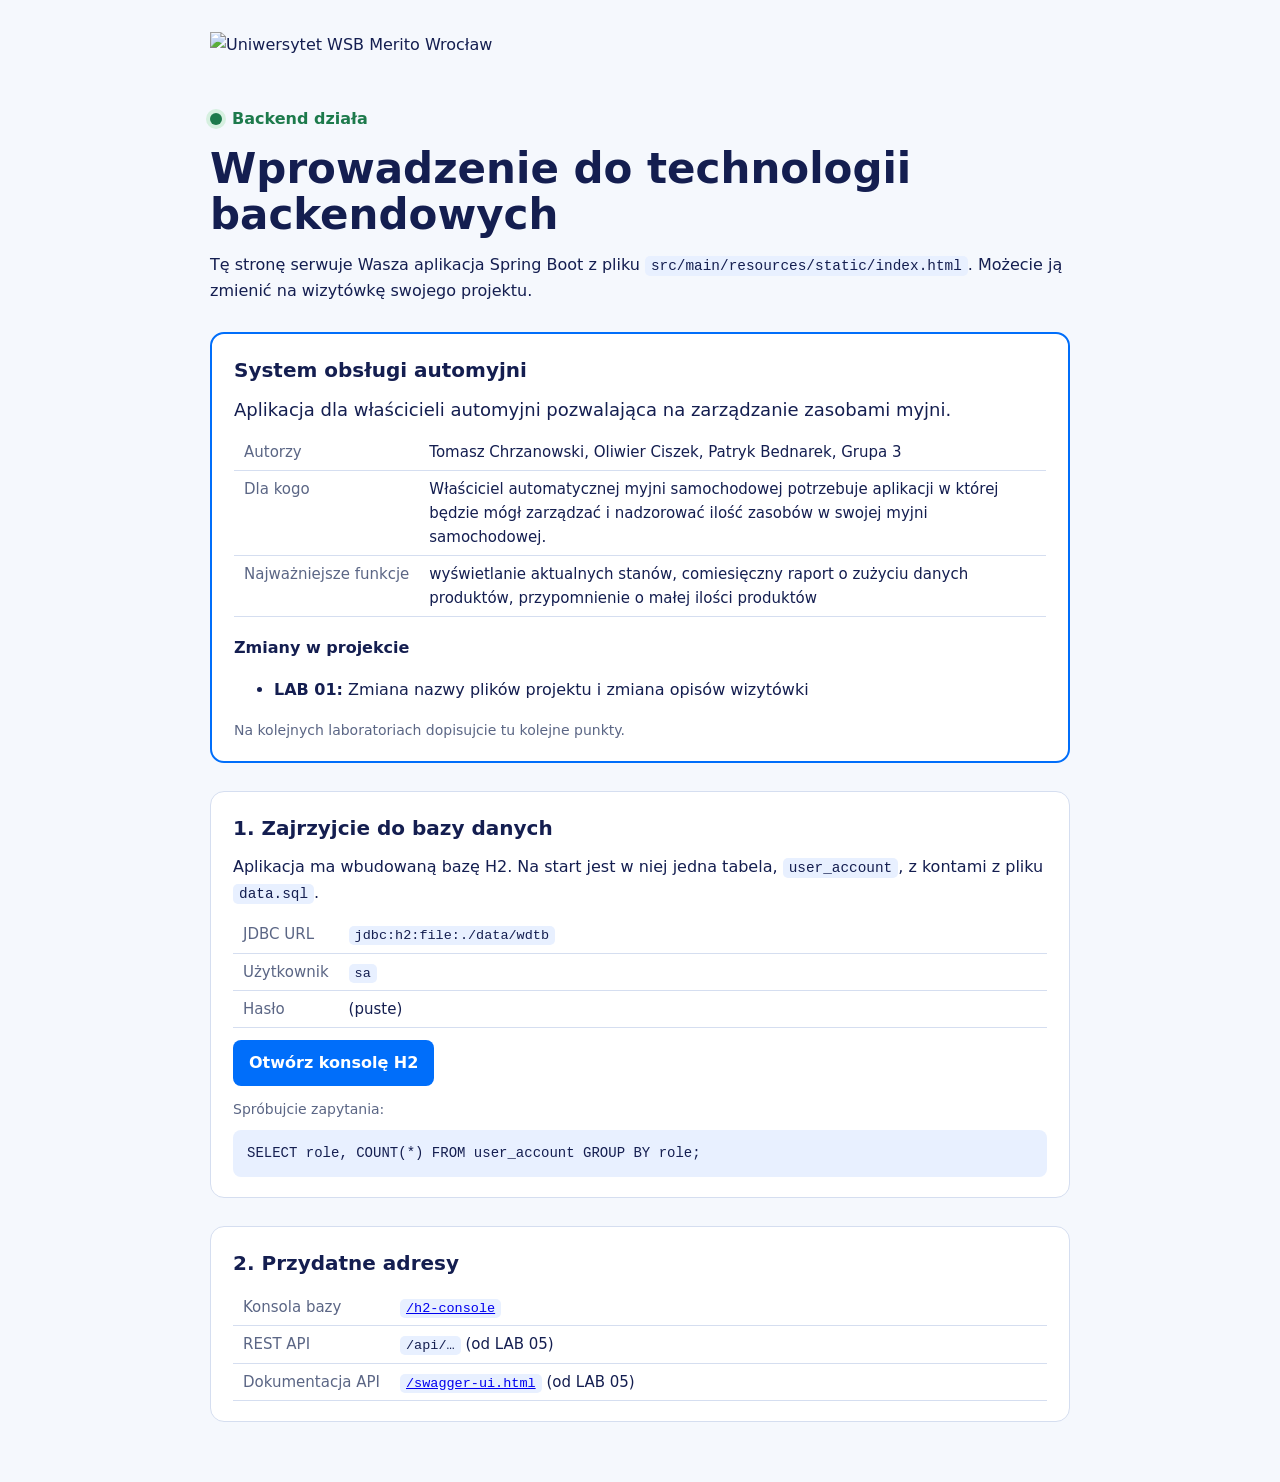
==== src/main/resources/static/index.html @ dc1078e3 "Zmiana nazwy plików projektu i zmiana opisów wizytówki" ====
<!doctype html>
<html lang="pl">
<head>
<meta charset="utf-8">
<meta name="viewport" content="width=device-width, initial-scale=1">
<title>Backend działa · WdTB-2026-Backend</title>
<style>
  :root { --ink: #141e50; --blue: #006efa; --muted: #5b6685; --line: #d5def0; --bg: #f5f8fd; --tint: #e8f0ff; --ok: #1d7a4c; }
  * { box-sizing: border-box; }
  body { margin: 0; background: var(--bg); color: var(--ink); font: 16px/1.6 "Segoe UI", system-ui, -apple-system, sans-serif; padding: 32px 20px 64px; }
  main { max-width: 860px; margin: 0 auto; display: grid; gap: 28px; }
  header { display: grid; gap: 14px; }
  .logo { height: 60px; width: auto; }
  h1 { margin: 0; font-size: clamp(28px, 5vw, 42px); line-height: 1.1; }
  h2 { margin: 0 0 10px; font-size: 20px; }
  h3 { margin: 18px 0 6px; font-size: 16px; }
  p { margin: 0; }
  .status { display: inline-flex; gap: 10px; align-items: center; font-weight: 600; color: var(--ok); }
  .dot { width: 12px; height: 12px; border-radius: 50%; background: var(--ok); box-shadow: 0 0 0 4px #d6f0e0; }
  .card { background: #fff; border: 1px solid var(--line); border-radius: 14px; padding: 20px 22px; }
  code { font-family: ui-monospace, Menlo, Consolas, monospace; font-size: .9em; background: var(--tint); padding: 2px 6px; border-radius: 5px; }
  .btn { display: inline-block; margin-top: 12px; background: var(--blue); color: #fff; text-decoration: none; font-weight: 600; padding: 10px 16px; border-radius: 8px; }
  .btn:focus-visible { outline: 3px solid var(--ink); outline-offset: 2px; }
  table { border-collapse: collapse; width: 100%; margin-top: 10px; font-size: 15px; }
  td { padding: 6px 10px; border-bottom: 1px solid var(--line); vertical-align: top; }
  td:first-child { color: var(--muted); white-space: nowrap; width: 1%; }
  ol { margin: 8px 0 0; padding-left: 22px; }
  li + li { margin-top: 4px; }
  .muted { color: var(--muted); font-size: 14px; }
  .project { border: 2px solid var(--blue); }
  .project .pitch { font-size: 18px; margin-bottom: 6px; }
  pre { background: var(--tint); border-radius: 8px; padding: 12px 14px; overflow-x: auto; margin: 10px 0 0; font-size: 14px; }
</style>
</head>
<body>
<main>
  <header>
    <img class="logo" src="merito-logo.png" alt="Uniwersytet WSB Merito Wrocław">
    <span class="status"><span class="dot" aria-hidden="true"></span>Backend działa</span>
    <h1>Wprowadzenie do technologii backendowych</h1>
    <p>Tę stronę serwuje Wasza aplikacja Spring Boot z pliku <code>src/main/resources/static/index.html</code>.
       Możecie ją zmienić na wizytówkę swojego projektu.</p>
  </header>

  <!-- LAB 01: wizytówka Waszego projektu, na jej podstawie prezentujecie projekt na początku LAB 02.
       Zastąpcie wszystkie znaczniki „uzupełnij” w nawiasach kwadratowych (reguła R1.04). -->
  <section class="card project">
    <h2>System obsługi automyjni</h2>
    <p class="pitch">Aplikacja dla właścicieli automyjni pozwalająca na zarządzanie zasobami myjni.</p>
    <table>
      <tr><td>Autorzy</td><td>Tomasz Chrzanowski, Oliwier Ciszek, Patryk Bednarek, Grupa 3</td></tr>
      <tr><td>Dla kogo</td><td>Właściciel automatycznej myjni samochodowej potrzebuje aplikacji w której będzie mógł zarządzać i nadzorować ilość zasobów w swojej myjni samochodowej. </td></tr>
      <tr><td>Najważniejsze funkcje</td><td>wyświetlanie aktualnych stanów, comiesięczny raport o zużyciu danych produktów, przypomnienie o małej ilości produktów</td></tr>
    </table>
    <h3>Zmiany w projekcie</h3>
    <ul>
      <li><b>LAB 01:</b> Zmiana nazwy plików projektu i zmiana opisów wizytówki</li>
    </ul>
    <p class="muted">Na kolejnych laboratoriach dopisujcie tu kolejne punkty.</p>
  </section>

  <section class="card">
    <h2>1. Zajrzyjcie do bazy danych</h2>
    <p>Aplikacja ma wbudowaną bazę H2. Na start jest w niej jedna tabela, <code>user_account</code>, z kontami z pliku <code>data.sql</code>.</p>
    <table>
      <tr><td>JDBC URL</td><td><code>jdbc:h2:file:./data/wdtb</code></td></tr>
      <tr><td>Użytkownik</td><td><code>sa</code></td></tr>
      <tr><td>Hasło</td><td>(puste)</td></tr>
    </table>
    <a class="btn" href="/h2-console">Otwórz konsolę H2</a>
    <p class="muted" style="margin-top:12px">Spróbujcie zapytania:</p>
    <pre>SELECT role, COUNT(*) FROM user_account GROUP BY role;</pre>
  </section>

  <section class="card">
    <h2>2. Przydatne adresy</h2>
    <table>
      <tr><td>Konsola bazy</td><td><a href="/h2-console"><code>/h2-console</code></a></td></tr>
      <tr><td>REST API</td><td><code>/api/…</code> (od LAB 05)</td></tr>
      <tr><td>Dokumentacja API</td><td><a href="/swagger-ui.html"><code>/swagger-ui.html</code></a> (od LAB 05)</td></tr>
    </table>
  </section>
</main>
</body>
</html>
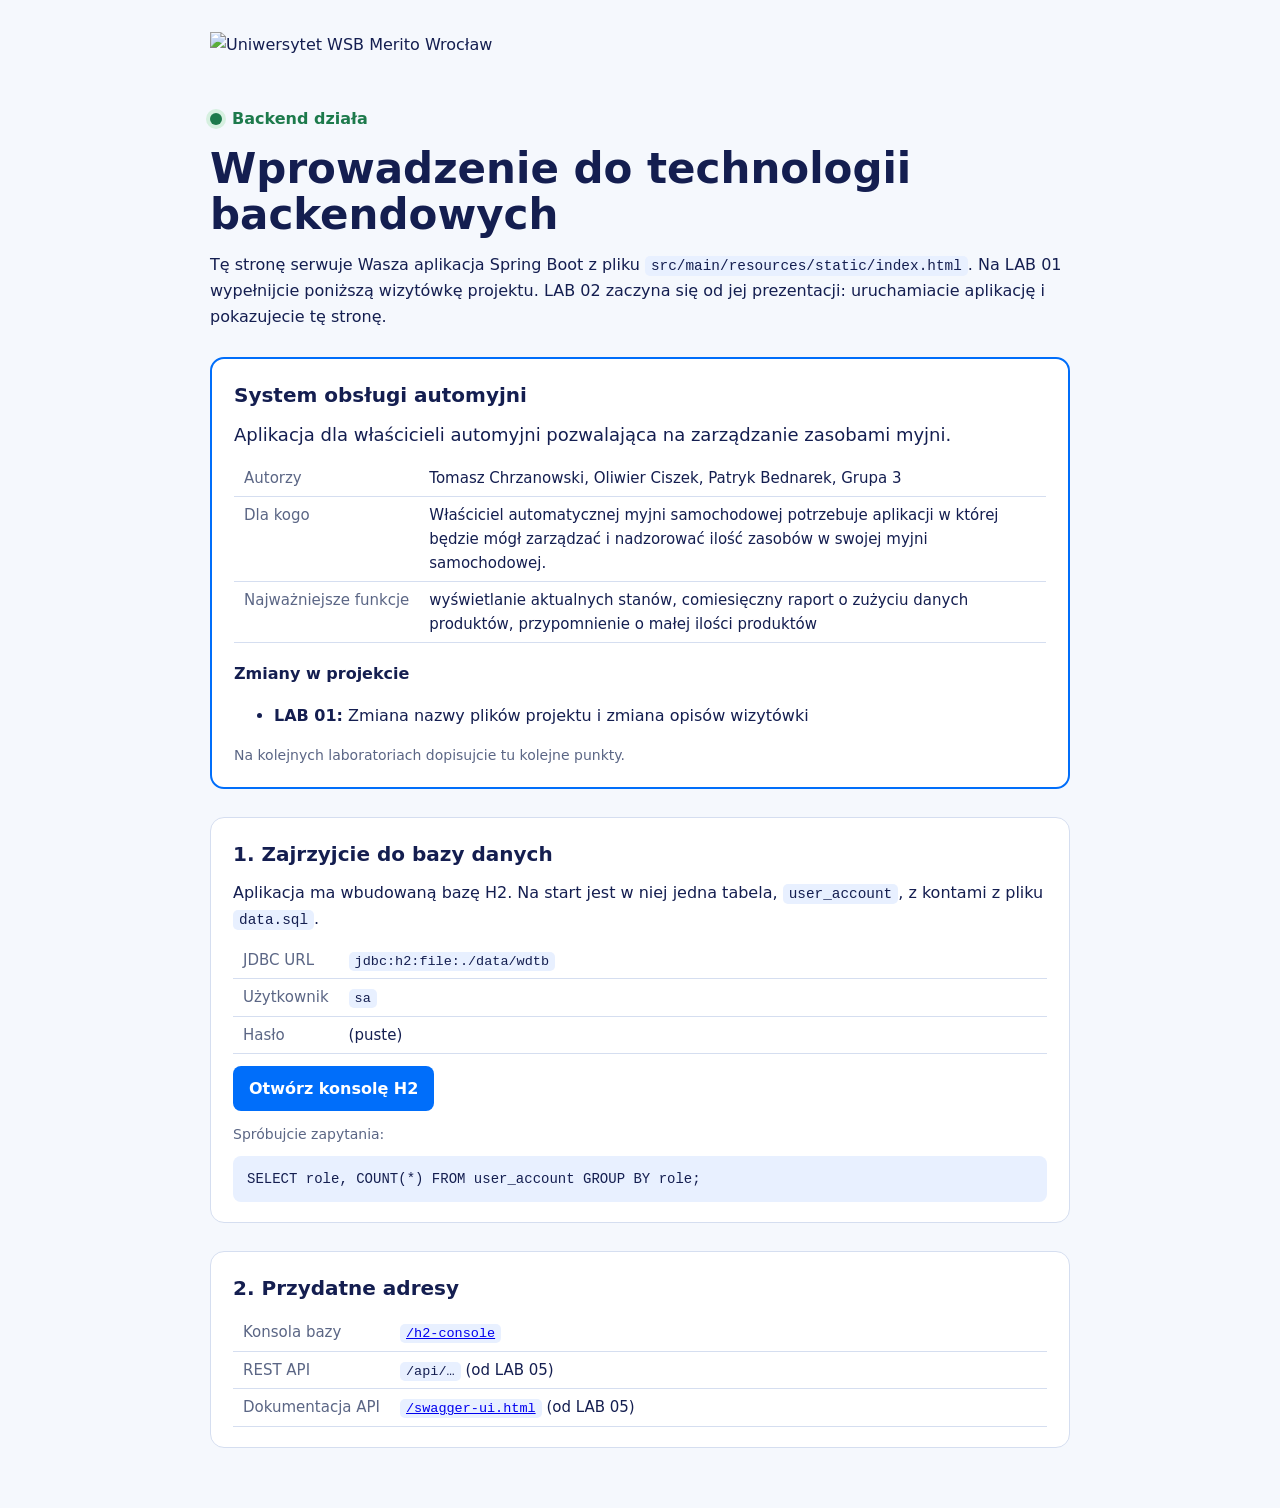
==== commit 3c682ccb: "Merge branch 'wkoszela:main' into main" ====
--- a/src/main/resources/static/index.html
+++ b/src/main/resources/static/index.html
@@ -39,7 +39,8 @@
     <span class="status"><span class="dot" aria-hidden="true"></span>Backend działa</span>
     <h1>Wprowadzenie do technologii backendowych</h1>
     <p>Tę stronę serwuje Wasza aplikacja Spring Boot z pliku <code>src/main/resources/static/index.html</code>.
-       Możecie ją zmienić na wizytówkę swojego projektu.</p>
+       Na LAB 01 wypełnijcie poniższą wizytówkę projektu. LAB 02 zaczyna się od jej prezentacji:
+       uruchamiacie aplikację i pokazujecie tę stronę.</p>
   </header>
 
   <!-- LAB 01: wizytówka Waszego projektu, na jej podstawie prezentujecie projekt na początku LAB 02.
